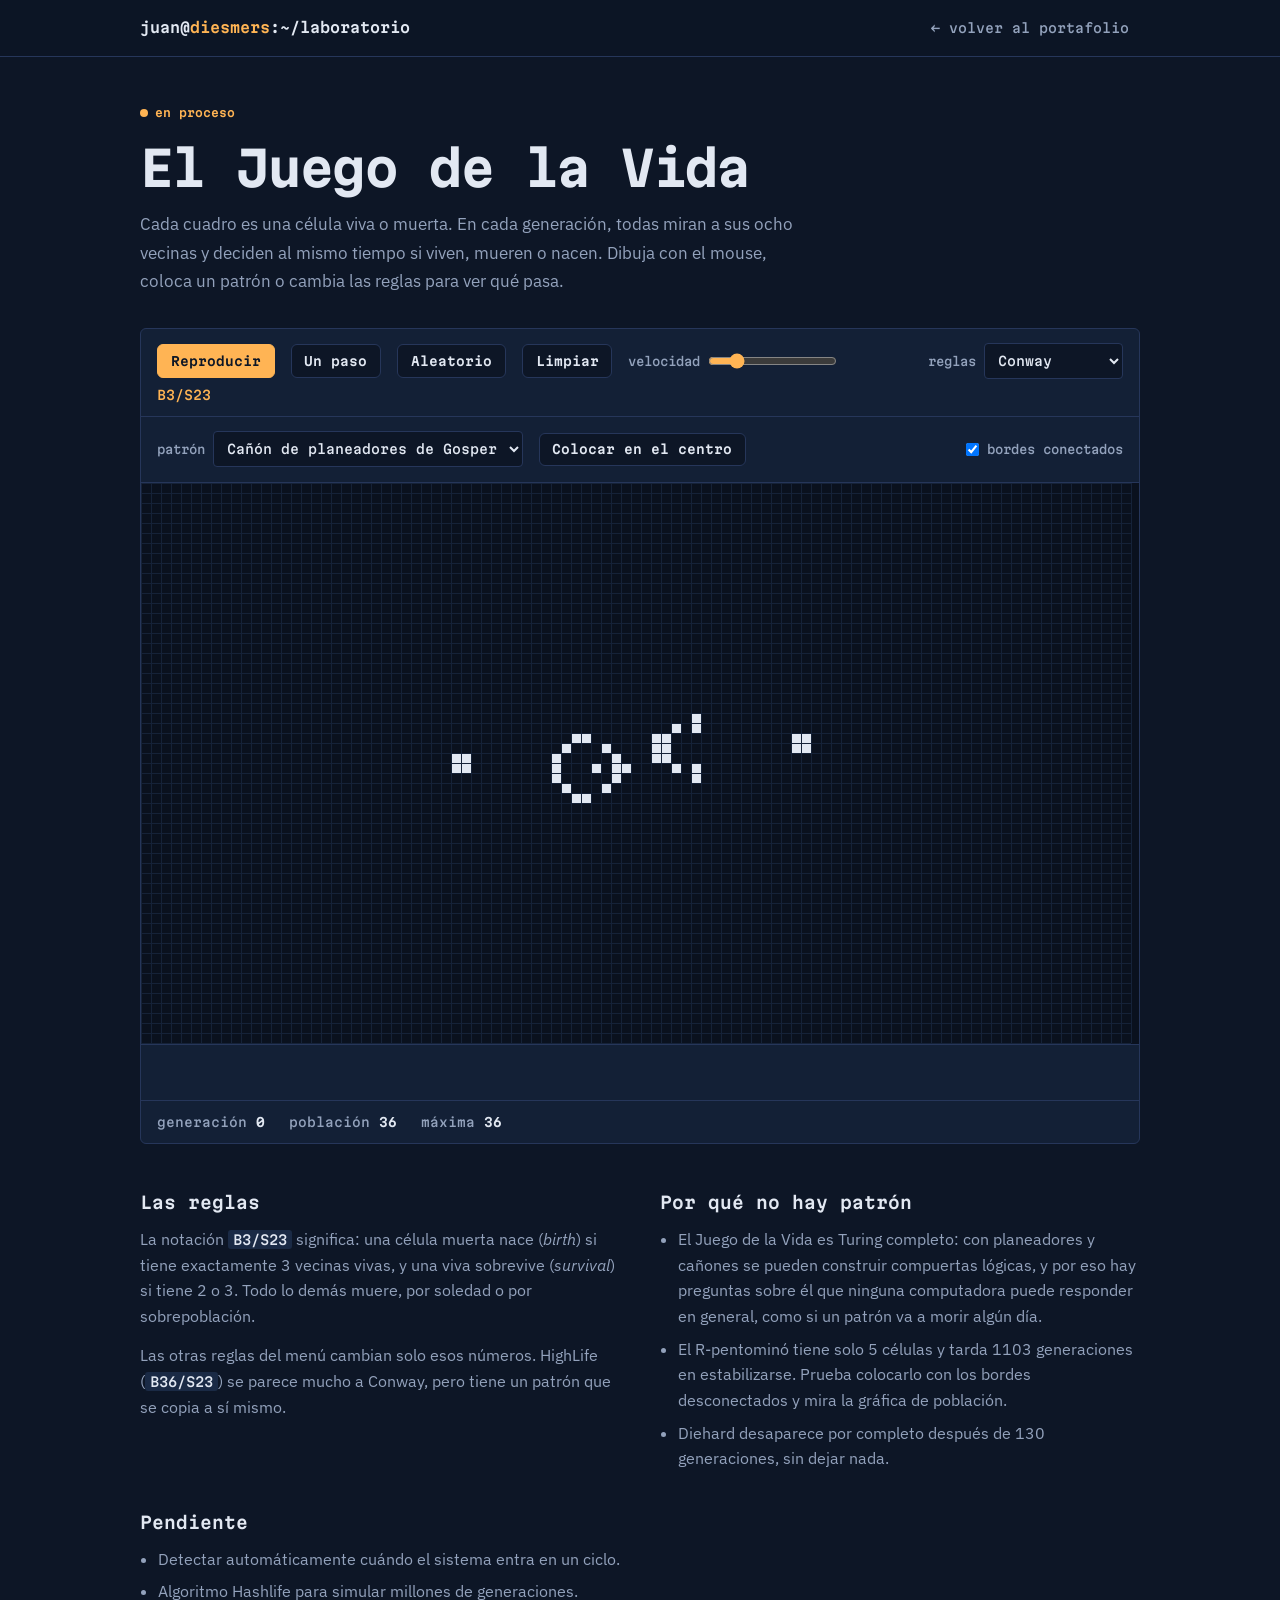
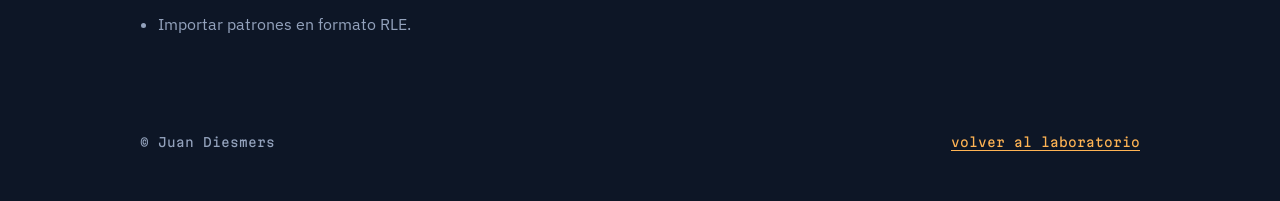
==== lab/juego-de-la-vida/index.html @ de7e0cac "New Sections" ====
<!DOCTYPE html>
<html lang="es">
<head>
  <meta charset="UTF-8">
  <meta name="viewport" content="width=device-width, initial-scale=1.0">
  <title>El Juego de la Vida | Laboratorio de Juan Diesmers</title>
  <meta name="description" content="Explorador del Juego de la Vida de Conway y variantes de sus reglas: HighLife, Seeds y Day &amp; Night. Patrones clásicos y gráfica de población.">
  <meta name="theme-color" content="#0d1626">
  <link rel="icon" type="image/x-icon" href="../../assets/images/favicon.ico">
  <link rel="preconnect" href="https://fonts.googleapis.com">
  <link rel="preconnect" href="https://fonts.gstatic.com" crossorigin>
  <link href="https://fonts.googleapis.com/css2?family=IBM+Plex+Sans:wght@400;500;600&family=Martian+Mono:wght@400;500;600;700&display=swap" rel="stylesheet">
  <link rel="stylesheet" href="../../assets/css/style.css">
  <style>
    #board { display: block; width: 100%; aspect-ratio: 16 / 9; max-height: 70vh; cursor: crosshair; touch-action: none; background: #0a111e; }
    #pop { display: block; width: 100%; height: 56px; border-top: 1px solid var(--line); }
    .rule-code { font: 500 .8rem/1 var(--mono); color: var(--amber); }
  </style>
</head>
<body class="lab-page">
  <header class="topbar">
    <div class="wrap">
      <a class="brand" href="../../">juan@<span>diesmers</span>:~/laboratorio</a>
      <a class="back" href="../../#laboratorio">← volver al portafolio</a>
    </div>
  </header>

  <main>
    <div class="wrap">
      <span class="status">en proceso</span>
      <h1>El Juego de la Vida</h1>
      <p class="lede">Cada cuadro es una célula viva o muerta. En cada generación, todas miran a sus ocho vecinas y deciden al mismo tiempo si viven, mueren o nacen. Dibuja con el mouse, coloca un patrón o cambia las reglas para ver qué pasa.</p>

      <div class="panel" style="margin-top:2rem">
        <div class="controls">
          <button class="ctl primary" id="play">Reproducir</button>
          <button class="ctl" id="step">Un paso</button>
          <button class="ctl" id="rand">Aleatorio</button>
          <button class="ctl" id="clear">Limpiar</button>
          <label>velocidad <input type="range" id="speed" min="1" max="60" value="12"></label>
          <span style="flex:1"></span>
          <label>reglas
            <select id="rule">
              <option value="B3/S23">Conway</option>
              <option value="B36/S23">HighLife</option>
              <option value="B2/S">Seeds</option>
              <option value="B3678/S34678">Day &amp; Night</option>
              <option value="B1357/S1357">Replicator</option>
            </select>
          </label>
          <span class="rule-code" id="rule-code">B3/S23</span>
        </div>
        <div class="controls">
          <label>patrón
            <select id="pattern">
              <option value="glider">Planeador</option>
              <option value="lwss">Nave ligera (LWSS)</option>
              <option value="pulsar">Púlsar</option>
              <option value="gun">Cañón de planeadores de Gosper</option>
              <option value="rpent">R-pentominó</option>
              <option value="acorn">Bellota</option>
              <option value="diehard">Diehard</option>
            </select>
          </label>
          <button class="ctl" id="place">Colocar en el centro</button>
          <span style="flex:1"></span>
          <label><input type="checkbox" id="wrap" checked> bordes conectados</label>
        </div>
        <canvas id="board" aria-label="Cuadrícula del Juego de la Vida. Haz clic para activar o desactivar células." role="img"></canvas>
        <canvas id="pop" aria-hidden="true"></canvas>
        <div class="stats">
          <span>generación <b id="s-gen">0</b></span>
          <span>población <b id="s-pop">0</b></span>
          <span>máxima <b id="s-max">0</b></span>
          <span id="s-note"></span>
        </div>
      </div>

      <div class="notes">
        <div>
          <h2>Las reglas</h2>
          <p>La notación <code>B3/S23</code> significa: una célula muerta nace (<i>birth</i>) si tiene exactamente 3 vecinas vivas, y una viva sobrevive (<i>survival</i>) si tiene 2 o 3. Todo lo demás muere, por soledad o por sobrepoblación.</p>
          <p style="margin-top:.8rem">Las otras reglas del menú cambian solo esos números. HighLife (<code>B36/S23</code>) se parece mucho a Conway, pero tiene un patrón que se copia a sí mismo.</p>
        </div>
        <div>
          <h2>Por qué no hay patrón</h2>
          <ul>
            <li>El Juego de la Vida es Turing completo: con planeadores y cañones se pueden construir compuertas lógicas, y por eso hay preguntas sobre él que ninguna computadora puede responder en general, como si un patrón va a morir algún día.</li>
            <li>El R-pentominó tiene solo 5 células y tarda 1103 generaciones en estabilizarse. Prueba colocarlo con los bordes desconectados y mira la gráfica de población.</li>
            <li>Diehard desaparece por completo después de 130 generaciones, sin dejar nada.</li>
          </ul>
        </div>
        <div>
          <h2>Pendiente</h2>
          <ul>
            <li>Detectar automáticamente cuándo el sistema entra en un ciclo.</li>
            <li>Algoritmo Hashlife para simular millones de generaciones.</li>
            <li>Importar patrones en formato RLE.</li>
          </ul>
        </div>
      </div>
    </div>
  </main>

  <footer><div class="wrap"><span>&copy; Juan Diesmers</span><a href="../../#laboratorio">volver al laboratorio</a></div></footer>

  <script>
  (function () {
    const $ = id => document.getElementById(id);
    const board = $('board'), ctx = board.getContext('2d');
    const popC = $('pop'), pctx = popC.getContext('2d');
    const CELL = 10;
    let cols, rows, grid, next, born, gen = 0, maxPop = 0, hist = [];
    let running = false, last = 0, B = new Set([3]), S = new Set([2, 3]);

    // Patrones como lista de coordenadas [x, y]
    const P = {
      glider: [[1,0],[2,1],[0,2],[1,2],[2,2]],
      lwss: [[1,0],[4,0],[0,1],[0,2],[4,2],[0,3],[1,3],[2,3],[3,3]],
      rpent: [[1,0],[2,0],[0,1],[1,1],[1,2]],
      acorn: [[1,0],[3,1],[0,2],[1,2],[4,2],[5,2],[6,2]],
      diehard: [[6,0],[0,1],[1,1],[1,2],[5,2],[6,2],[7,2]],
      gun: parse([
        '........................O...........',
        '......................O.O...........',
        '............OO......OO............OO',
        '...........O...O....OO............OO',
        'OO........O.....O...OO..............',
        'OO........O...O.OO....O.O...........',
        '..........O.....O.......O...........',
        '...........O...O....................',
        '............OO......................'
      ]),
      pulsar: (() => {
        const q = ['..OOO...OOO..', '.............', 'O....O.O....O', 'O....O.O....O', 'O....O.O....O', '..OOO...OOO..', '.............', '..OOO...OOO..', 'O....O.O....O', 'O....O.O....O', 'O....O.O....O', '.............', '..OOO...OOO..'];
        return parse(q);
      })()
    };
    function parse(lines) { const out = []; lines.forEach((l, y) => [...l].forEach((c, x) => { if (c === 'O') out.push([x, y]); })); return out; }

    function fit() {
      const r = board.getBoundingClientRect(), dpr = Math.min(devicePixelRatio || 1, 2);
      board.width = r.width * dpr; board.height = r.height * dpr; ctx.setTransform(dpr, 0, 0, dpr, 0, 0);
      const pr = popC.getBoundingClientRect();
      popC.width = pr.width * dpr; popC.height = pr.height * dpr; pctx.setTransform(dpr, 0, 0, dpr, 0, 0);
      const nc = Math.floor(r.width / CELL), nr = Math.floor(r.height / CELL);
      if (nc !== cols || nr !== rows) {
        const old = grid, oc = cols, or = rows;
        cols = nc; rows = nr;
        grid = new Uint8Array(cols * rows); next = new Uint8Array(cols * rows); born = new Uint8Array(cols * rows);
        if (old) for (let y = 0; y < Math.min(or, rows); y++) for (let x = 0; x < Math.min(oc, cols); x++) grid[y * cols + x] = old[y * oc + x];
      }
      draw();
    }

    function setRule(code) {
      const m = code.match(/B(\d*)\/S(\d*)/);
      B = new Set([...m[1]].map(Number)); S = new Set([...m[2]].map(Number));
      $('rule-code').textContent = code;
    }

    function step() {
      const wrap = $('wrap').checked;
      let pop = 0;
      for (let y = 0; y < rows; y++) for (let x = 0; x < cols; x++) {
        let n = 0;
        for (let dy = -1; dy <= 1; dy++) for (let dx = -1; dx <= 1; dx++) {
          if (!dx && !dy) continue;
          let xx = x + dx, yy = y + dy;
          if (wrap) { xx = (xx + cols) % cols; yy = (yy + rows) % rows; }
          else if (xx < 0 || yy < 0 || xx >= cols || yy >= rows) continue;
          n += grid[yy * cols + xx];
        }
        const i = y * cols + x, a = grid[i];
        const v = a ? (S.has(n) ? 1 : 0) : (B.has(n) ? 1 : 0);
        next[i] = v; born[i] = v && !a ? 1 : 0; pop += v;
      }
      [grid, next] = [next, grid];
      gen++; record(pop);
    }

    function count() { let p = 0; for (let i = 0; i < grid.length; i++) p += grid[i]; return p; }
    function record(pop) {
      hist.push(pop); if (hist.length > 600) hist.shift();
      maxPop = Math.max(maxPop, pop);
      $('s-gen').textContent = gen; $('s-pop').textContent = pop; $('s-max').textContent = maxPop;
      $('s-note').textContent = pop === 0 && gen > 0 ? 'se extinguió' : '';
    }
    function resetStats() { gen = 0; hist = []; maxPop = 0; born.fill(0); record(count()); }

    function draw() {
      const w = board.width / Math.min(devicePixelRatio || 1, 2), h = board.height / Math.min(devicePixelRatio || 1, 2);
      ctx.clearRect(0, 0, w, h);
      ctx.fillStyle = '#152238';
      for (let x = 0; x <= cols; x++) ctx.fillRect(x * CELL, 0, 1, rows * CELL);
      for (let y = 0; y <= rows; y++) ctx.fillRect(0, y * CELL, cols * CELL, 1);
      for (let y = 0; y < rows; y++) for (let x = 0; x < cols; x++) {
        const i = y * cols + x; if (!grid[i]) continue;
        ctx.fillStyle = born[i] ? '#ffb454' : '#e2e8f2';
        ctx.fillRect(x * CELL + 1, y * CELL + 1, CELL - 1, CELL - 1);
      }
      // gráfica de población
      const pw = popC.width / Math.min(devicePixelRatio || 1, 2), ph = popC.height / Math.min(devicePixelRatio || 1, 2);
      pctx.clearRect(0, 0, pw, ph);
      if (hist.length > 1) {
        const mx = Math.max(...hist, 1);
        pctx.strokeStyle = '#ffb454'; pctx.lineWidth = 1.5; pctx.beginPath();
        hist.forEach((v, k) => { const x = (k / (hist.length - 1)) * (pw - 8) + 4, y = ph - 6 - (v / mx) * (ph - 12); k ? pctx.lineTo(x, y) : pctx.moveTo(x, y); });
        pctx.stroke();
      }
    }

    function loop(t) {
      const interval = 1000 / +$('speed').value;
      if (running && t - last >= interval) { step(); draw(); last = t; }
      requestAnimationFrame(loop);
    }

    function place(name) {
      const pts = P[name], w = Math.max(...pts.map(p => p[0])) + 1, h = Math.max(...pts.map(p => p[1])) + 1;
      const ox = Math.floor((cols - w) / 2), oy = Math.floor((rows - h) / 2);
      grid.fill(0);
      pts.forEach(([x, y]) => { const xx = ox + x, yy = oy + y; if (xx >= 0 && yy >= 0 && xx < cols && yy < rows) grid[yy * cols + xx] = 1; });
      resetStats(); draw();
    }

    // dibujar con mouse / dedo
    let painting = false, paintVal = 1;
    function cellAt(e) {
      const r = board.getBoundingClientRect();
      const x = Math.floor((e.clientX - r.left) / CELL), y = Math.floor((e.clientY - r.top) / CELL);
      return x >= 0 && y >= 0 && x < cols && y < rows ? y * cols + x : -1;
    }
    board.addEventListener('pointerdown', e => {
      const i = cellAt(e); if (i < 0) return;
      painting = true; paintVal = grid[i] ? 0 : 1; grid[i] = paintVal; born[i] = 0; record(count()); draw();
      board.setPointerCapture(e.pointerId);
    });
    board.addEventListener('pointermove', e => { if (!painting) return; const i = cellAt(e); if (i >= 0 && grid[i] !== paintVal) { grid[i] = paintVal; born[i] = 0; draw(); } });
    board.addEventListener('pointerup', () => { painting = false; record(count()); });

    $('play').addEventListener('click', () => { running = !running; $('play').textContent = running ? 'Pausar' : 'Reproducir'; });
    $('step').addEventListener('click', () => { step(); draw(); });
    $('rand').addEventListener('click', () => { for (let i = 0; i < grid.length; i++) grid[i] = Math.random() < 0.25 ? 1 : 0; resetStats(); draw(); });
    $('clear').addEventListener('click', () => { grid.fill(0); resetStats(); draw(); });
    $('rule').addEventListener('change', e => setRule(e.target.value));
    $('place').addEventListener('click', () => place($('pattern').value));
    addEventListener('resize', fit);

    fit();
    $('pattern').value = 'gun';
    place('gun');
    requestAnimationFrame(loop);
  })();
  </script>
</body>
</html>
---- assets/css/style.css ----
/* ==========================================================
   Portafolio de Juan Diesmers
   Estética: terminal de fósforo ámbar sobre tinta azul.
   ========================================================== */

:root {
  --ink: #0d1626;        /* fondo */
  --ink-2: #132036;      /* superficies elevadas */
  --ink-3: #1a2a45;      /* hover / bloques de código */
  --line: #26365a;       /* bordes */
  --paper: #e2e8f2;      /* texto principal */
  --muted: #93a2bc;      /* texto secundario */
  --amber: #ffb454;      /* acento: prompts, enlaces, foco */
  --amber-dim: #ffb45433;
  --sage: #8fd19e;       /* estado: listo / publicado */
  --sky: #7cc4f5;        /* estado: en desarrollo */

  --mono: 'Martian Mono', ui-monospace, 'Cascadia Code', Consolas, monospace;
  --sans: 'IBM Plex Sans', system-ui, -apple-system, 'Segoe UI', sans-serif;

  --wrap: 1080px;
  --gutter: clamp(1.1rem, 4vw, 2.5rem);
  --radius: 6px;
}

* { box-sizing: border-box; margin: 0; padding: 0; }

html { scroll-behavior: smooth; scroll-padding-top: 4.5rem; }
@media (prefers-reduced-motion: reduce) {
  html { scroll-behavior: auto; }
  *, *::before, *::after { animation: none !important; transition: none !important; }
}

body {
  background: var(--ink);
  color: var(--paper);
  font: 400 1.0625rem/1.65 var(--sans);
  -webkit-font-smoothing: antialiased;
  overflow-x: hidden;
}

img { max-width: 100%; display: block; }
a { color: var(--amber); text-decoration-thickness: 1px; text-underline-offset: 3px; }
a:hover { text-decoration-thickness: 2px; }
:focus-visible { outline: 2px solid var(--amber); outline-offset: 3px; border-radius: 2px; }
::selection { background: var(--amber); color: var(--ink); }

.wrap { width: 100%; max-width: var(--wrap); margin: 0 auto; padding: 0 var(--gutter); }
.skip { position: absolute; left: -999px; top: 0; background: var(--amber); color: var(--ink); padding: .5rem 1rem; z-index: 100; }
.skip:focus { left: 1rem; top: 1rem; }

/* ---------- Barra superior (como pestañas de terminal) ---------- */
.topbar {
  position: sticky; top: 0; z-index: 30;
  background: color-mix(in srgb, var(--ink) 88%, transparent);
  backdrop-filter: blur(8px);
  border-bottom: 1px solid var(--line);
}
.topbar .wrap { display: flex; align-items: center; gap: 1.5rem; height: 3.5rem; }
.brand { font: 600 .9rem/1 var(--mono); color: var(--paper); text-decoration: none; white-space: nowrap; }
.brand span { color: var(--amber); }
.nav { display: flex; gap: .25rem; margin-left: auto; }
.nav a {
  font: 500 .8rem/1 var(--mono); color: var(--muted); text-decoration: none;
  padding: .55rem .7rem; border-radius: var(--radius);
}
.nav a:hover, .nav a[aria-current="true"] { color: var(--paper); background: var(--ink-2); }
.lang {
  font: 600 .75rem/1 var(--mono); background: none; color: var(--muted);
  border: 1px solid var(--line); border-radius: var(--radius); padding: .5rem .6rem; cursor: pointer;
}
.lang b { color: var(--amber); font-weight: 600; }
.menu-btn { display: none; margin-left: auto; background: none; border: 1px solid var(--line); color: var(--paper); border-radius: var(--radius); padding: .45rem .6rem; font: 600 .75rem/1 var(--mono); cursor: pointer; }

@media (max-width: 820px) {
  .menu-btn { display: block; }
  .nav {
    display: none; position: absolute; top: 3.5rem; left: 0; right: 0;
    flex-direction: column; gap: 0; background: var(--ink); border-bottom: 1px solid var(--line);
    padding: .5rem var(--gutter) 1rem; margin: 0;
  }
  .nav.open { display: flex; }
  .nav a { padding: .8rem .5rem; font-size: .9rem; }
  .lang { order: 3; }
}

/* ---------- Hero con el Juego de la Vida ---------- */
.hero { position: relative; border-bottom: 1px solid var(--line); overflow: hidden; }
.hero canvas { position: absolute; inset: 0; width: 100%; height: 100%; cursor: crosshair; }
.hero .wrap { position: relative; padding-top: clamp(4rem, 11vh, 7.5rem); padding-bottom: clamp(3.5rem, 9vh, 6rem); pointer-events: none; }
.hero .wrap > * { pointer-events: auto; }
.hero::after {
  content: ''; position: absolute; inset: 0; pointer-events: none;
  background: linear-gradient(90deg, var(--ink) 0%, color-mix(in srgb, var(--ink) 88%, transparent) 38%, color-mix(in srgb, var(--ink) 30%, transparent) 70%, transparent 100%);
}
.hero .wrap, .hero-hint { z-index: 1; }
.hero-card { max-width: 40rem; padding: 1.25rem 0; }
@media (max-width: 760px) {
  .hero::after { background: color-mix(in srgb, var(--ink) 80%, transparent); }
}
.prompt { font: 500 .85rem/1.4 var(--mono); color: var(--muted); }
.prompt .u { color: var(--sage); }
.prompt .c { color: var(--paper); }
.caret { display: inline-block; width: .55em; height: 1em; background: var(--amber); vertical-align: -.15em; margin-left: .15em; animation: blink 1.1s steps(1) infinite; }
@keyframes blink { 50% { opacity: 0; } }

.hero h1 {
  font: 700 clamp(2.3rem, 6.4vw, 4.6rem)/1.02 var(--mono);
  letter-spacing: -0.04em;
  margin: .9rem 0 1.1rem;
}
.hero .lede { font-size: clamp(1.05rem, 1.6vw, 1.25rem); line-height: 1.55; color: var(--paper); max-width: 34rem; }
.hero .lede + .lede { color: var(--muted); margin-top: .6rem; font-size: 1rem; }
.actions { display: flex; flex-wrap: wrap; gap: .75rem; margin-top: 1.8rem; }
.btn {
  display: inline-flex; align-items: center; gap: .5rem;
  font: 600 .85rem/1 var(--mono); text-decoration: none;
  padding: .85rem 1.1rem; border-radius: var(--radius);
  border: 1px solid var(--line); color: var(--paper); background: var(--ink-2);
}
.btn:hover { border-color: var(--muted); }
.btn.primary { background: var(--amber); color: var(--ink); border-color: var(--amber); }
.btn.primary:hover { background: #ffc677; }
.hero-hint {
  position: absolute; right: var(--gutter); bottom: 1rem;
  font: 400 .72rem/1.4 var(--mono); color: var(--muted); text-align: right;
  display: flex; gap: .5rem; align-items: center;
  background: var(--ink); padding: .35rem .5rem; border: 1px solid var(--line); border-radius: var(--radius);
}
.hero-hint button { font: inherit; color: var(--amber); background: none; border: 1px solid var(--line); border-radius: 4px; padding: .3rem .5rem; cursor: pointer; }
@media (max-width: 640px) { .hero-hint { position: relative; right: auto; bottom: auto; margin: 0 var(--gutter) 1rem; justify-content: space-between; text-align: left; } }

/* ---------- Secciones ---------- */
.section { padding: clamp(3.5rem, 8vw, 6rem) 0; border-bottom: 1px solid var(--line); }
.section-head { margin-bottom: 2.25rem; max-width: 44rem; }
.section-head .prompt { margin-bottom: .6rem; }
.section-head h2 { font: 700 clamp(1.6rem, 3.2vw, 2.25rem)/1.15 var(--mono); letter-spacing: -0.03em; }
.section-head p { color: var(--muted); margin-top: .8rem; }

/* ---------- Proyectos: filas tipo `ls -l` ---------- */
.rows { border-top: 1px solid var(--line); }
.row { border-bottom: 1px solid var(--line); }
.row-main {
  display: grid; grid-template-columns: minmax(0, 1fr) auto; gap: .5rem 2rem;
  padding: 1.4rem 0; align-items: start;
}
.row h3 { font: 600 1.02rem/1.35 var(--mono); letter-spacing: -0.01em; word-break: break-word; }
.row p { color: var(--muted); margin-top: .35rem; max-width: 42rem; }
.tags { display: flex; flex-wrap: wrap; gap: .4rem; margin-top: .75rem; }
.tag { font: 500 .7rem/1 var(--mono); color: var(--paper); background: var(--ink-2); border: 1px solid var(--line); padding: .35rem .5rem; border-radius: 4px; }
.row-actions { display: flex; gap: .5rem; align-items: center; white-space: nowrap; }
.link-btn {
  font: 600 .78rem/1 var(--mono); color: var(--amber); background: none;
  border: 1px solid var(--line); border-radius: var(--radius); padding: .6rem .75rem;
  cursor: pointer; text-decoration: none;
}
.link-btn:hover { border-color: var(--amber); }
.link-btn[aria-expanded="true"] { background: var(--amber); color: var(--ink); border-color: var(--amber); }
.link-btn .chev { display: inline-block; transition: transform .2s; }
.link-btn[aria-expanded="true"] .chev { transform: rotate(180deg); }
@media (max-width: 640px) {
  .row-main { grid-template-columns: 1fr; }
}

.detail { display: grid; grid-template-rows: 0fr; transition: grid-template-rows .3s ease; }
.detail.open { grid-template-rows: 1fr; }
.detail > div { overflow: hidden; }
.detail-inner { padding: 0 0 2rem; }
.detail-inner .summary { max-width: 44rem; margin-bottom: 1.5rem; }
.snippet { margin-top: 1.5rem; }
.snippet h4 { font: 600 .85rem/1.4 var(--mono); color: var(--amber); margin-bottom: .6rem; }
.snippet pre {
  background: #0a111e; border: 1px solid var(--line); border-radius: var(--radius);
  padding: 1rem 1.1rem; overflow-x: auto; font: 400 .8rem/1.6 var(--mono); color: var(--paper);
  max-height: 26rem;
}
.snippet p { color: var(--muted); margin-top: .6rem; max-width: 44rem; font-size: .98rem; }

/* highlight.js con la paleta del sitio */
.hljs { background: transparent; color: var(--paper); }
.hljs-keyword, .hljs-built_in, .hljs-type { color: #ff9e64; }
.hljs-string, .hljs-char { color: var(--sage); }
.hljs-number, .hljs-literal { color: #f7c873; }
.hljs-comment { color: #6b7a96; font-style: italic; }
.hljs-title, .hljs-title.function_ { color: var(--sky); }
.hljs-meta { color: #c099ff; }

/* ---------- Guías de estudio ---------- */
.course + .course { margin-top: 3rem; }
.course-name { font: 600 .85rem/1.4 var(--mono); color: var(--muted); margin-bottom: 1rem; }
.course-name b { color: var(--paper); font-weight: 600; }
.guides { display: grid; grid-template-columns: repeat(auto-fit, minmax(min(100%, 22rem), 1fr)); gap: 1rem; }
.guide {
  display: flex; flex-direction: column;
  background: var(--ink-2); border: 1px solid var(--line); border-radius: var(--radius);
  padding: 1.4rem 1.4rem 1.25rem; text-decoration: none; color: inherit; position: relative;
}
.guide:hover { border-color: var(--amber); }
.guide:hover .open { text-decoration: underline; }
.guide h3 { font: 600 1.1rem/1.3 var(--mono); letter-spacing: -0.02em; color: var(--paper); }
.guide p { color: var(--muted); margin-top: .5rem; font-size: .98rem; }
.guide ul { list-style: none; margin: 1rem 0 1.25rem; display: flex; flex-wrap: wrap; gap: .4rem; }
.guide li { font: 500 .7rem/1 var(--mono); color: var(--paper); border: 1px solid var(--line); padding: .35rem .5rem; border-radius: 4px; }
.guide .open { margin-top: auto; font: 600 .8rem/1 var(--mono); color: var(--amber); }

/* ---------- Laboratorio ---------- */
.lab { display: grid; grid-template-columns: repeat(2, minmax(0, 1fr)); gap: 1rem; }
@media (max-width: 760px) { .lab { grid-template-columns: 1fr; } }
.exp {
  display: flex; flex-direction: column; border: 1px solid var(--line); border-radius: var(--radius);
  padding: 1.4rem; background: linear-gradient(var(--ink-2), var(--ink-2)) padding-box;
}
.exp.big { grid-column: 1 / -1; display: grid; grid-template-columns: minmax(0, 1.2fr) minmax(0, 1fr); gap: 1.5rem 2.5rem; }
@media (max-width: 760px) { .exp.big { grid-template-columns: 1fr; } }
.status { font: 600 .7rem/1 var(--mono); display: inline-flex; align-items: center; gap: .45rem; color: var(--amber); margin-bottom: .9rem; }
.status::before { content: ''; width: .5rem; height: .5rem; border-radius: 50%; background: currentColor; }
.status.dev { color: var(--sky); }
.status.done { color: var(--sage); }
.exp h3 { font: 600 1.15rem/1.3 var(--mono); letter-spacing: -0.02em; }
.exp p { color: var(--muted); margin-top: .5rem; font-size: .98rem; }
.exp .q { color: var(--paper); border-left: 2px solid var(--amber); padding-left: .8rem; margin-top: 1rem; font-size: .98rem; }
.exp .tags { margin-top: 1rem; }
.exp .foot { margin-top: auto; padding-top: 1.25rem; display: flex; gap: .5rem; flex-wrap: wrap; }
.checklist { list-style: none; font-size: .95rem; }
.checklist li { padding: .45rem 0; border-bottom: 1px dashed var(--line); color: var(--muted); display: flex; gap: .7rem; }
.checklist li::before { flex: none; white-space: pre; content: '[ ]'; font: 500 .78rem/1.9 var(--mono); color: var(--muted); }
.checklist li.ok { color: var(--paper); }
.checklist li.ok::before { content: '[x]'; color: var(--sage); }
.checklist-title { font: 600 .8rem/1.4 var(--mono); color: var(--muted); margin-bottom: .4rem; }

/* ---------- Hoja de vida ---------- */
.cv { display: grid; grid-template-columns: minmax(0, 1.4fr) minmax(0, 1fr); gap: 3rem; }
@media (max-width: 820px) { .cv { grid-template-columns: 1fr; gap: 2.5rem; } }
.cv h3 { font: 600 .85rem/1.4 var(--mono); color: var(--muted); margin-bottom: 1rem; }
.cv .about { font-size: 1.1rem; max-width: 38rem; margin-bottom: 2.5rem; }
.timeline { list-style: none; border-left: 1px solid var(--line); }
.timeline li { position: relative; padding: 0 0 1.75rem 1.4rem; }
.timeline li::before { content: ''; position: absolute; left: -5px; top: .5rem; width: 9px; height: 9px; background: var(--ink); border: 2px solid var(--amber); border-radius: 50%; }
.timeline h4 { font: 600 .98rem/1.4 var(--mono); }
.timeline .when { font: 500 .75rem/1.4 var(--mono); color: var(--amber); display: block; margin-top: .2rem; }
.timeline p { color: var(--muted); margin-top: .35rem; font-size: .98rem; }

.bars { list-style: none; font: 500 .8rem/1 var(--mono); }
.bars li { display: grid; grid-template-columns: 6.5rem 1fr 2.8rem; align-items: center; gap: .75rem; padding: .45rem 0; }
.bars .track { height: .55rem; background: var(--ink-3); border-radius: 2px; overflow: hidden; }
.bars .fill { height: 100%; background: var(--amber); }
.bars .pct { color: var(--muted); text-align: right; }
.stack { display: flex; flex-wrap: wrap; gap: .4rem; }
.cv-block + .cv-block { margin-top: 2.5rem; }
.edu h4 { font: 600 .98rem/1.4 var(--mono); }
.edu p { color: var(--muted); font-size: .98rem; }

/* ---------- Contacto ---------- */
.contact { display: grid; grid-template-columns: repeat(auto-fit, minmax(min(100%, 15rem), 1fr)); gap: 1rem; }
.contact a {
  display: block; border: 1px solid var(--line); border-radius: var(--radius); padding: 1.25rem 1.3rem;
  text-decoration: none; color: var(--paper); background: var(--ink-2);
}
.contact a:hover { border-color: var(--amber); }
.contact .k { font: 500 .75rem/1 var(--mono); color: var(--muted); display: block; margin-bottom: .55rem; }
.contact .v { font: 600 .95rem/1.3 var(--mono); color: var(--amber); word-break: break-all; }

footer { padding: 2rem 0 3rem; color: var(--muted); font: 400 .78rem/1.6 var(--mono); }
footer .wrap { display: flex; flex-wrap: wrap; justify-content: space-between; gap: 1rem; }

/* ---------- Páginas del laboratorio ---------- */
.lab-page main { padding: 2.5rem 0 4rem; }
.lab-page h1 { font: 700 clamp(1.8rem, 4.4vw, 3rem)/1.08 var(--mono); letter-spacing: -0.04em; margin: .6rem 0 1rem; }
.lab-page .lede { color: var(--muted); max-width: 42rem; font-size: 1.08rem; }
.panel { background: var(--ink-2); border: 1px solid var(--line); border-radius: var(--radius); }
.controls { display: flex; flex-wrap: wrap; gap: .6rem 1rem; align-items: center; padding: .9rem 1rem; border-bottom: 1px solid var(--line); }
.controls label { font: 500 .75rem/1 var(--mono); color: var(--muted); display: inline-flex; align-items: center; gap: .5rem; }
.controls select, .controls input[type="range"] { accent-color: var(--amber); }
.controls select {
  font: 500 .8rem/1 var(--mono); background: var(--ink); color: var(--paper);
  border: 1px solid var(--line); border-radius: 4px; padding: .5rem .55rem;
}
.ctl {
  font: 600 .78rem/1 var(--mono); background: var(--ink); color: var(--paper);
  border: 1px solid var(--line); border-radius: var(--radius); padding: .6rem .8rem; cursor: pointer;
}
.ctl:hover { border-color: var(--muted); }
.ctl.primary { background: var(--amber); color: var(--ink); border-color: var(--amber); }
.ctl:disabled { opacity: .45; cursor: not-allowed; }
.stats { display: flex; flex-wrap: wrap; gap: 1.5rem; padding: .8rem 1rem; border-top: 1px solid var(--line); font: 500 .78rem/1.3 var(--mono); color: var(--muted); }
.stats b { color: var(--paper); font-weight: 600; }
.notes { display: grid; grid-template-columns: repeat(auto-fit, minmax(min(100%, 20rem), 1fr)); gap: 2.5rem; margin-top: 3rem; }
.notes h2 { font: 600 1.05rem/1.3 var(--mono); margin-bottom: .8rem; }
.notes p, .notes li { color: var(--muted); font-size: .98rem; }
.notes ul { padding-left: 1.1rem; }
.notes li + li { margin-top: .4rem; }
.notes code { font: 500 .85em var(--mono); color: var(--paper); background: var(--ink-3); padding: .1rem .3rem; border-radius: 3px; }
table.cx { width: 100%; border-collapse: collapse; font: 500 .78rem/1.4 var(--mono); }
table.cx th, table.cx td { text-align: left; padding: .55rem .5rem; border-bottom: 1px solid var(--line); }
table.cx th { color: var(--muted); font-weight: 500; }
table.cx td:first-child { color: var(--paper); }
table.cx td { color: var(--muted); }

/* barra superior simple de las páginas internas */
.topbar .back { font: 500 .8rem/1 var(--mono); color: var(--muted); text-decoration: none; margin-left: auto; padding: .55rem .7rem; border-radius: var(--radius); }
.topbar .back:hover { color: var(--paper); background: var(--ink-2); }
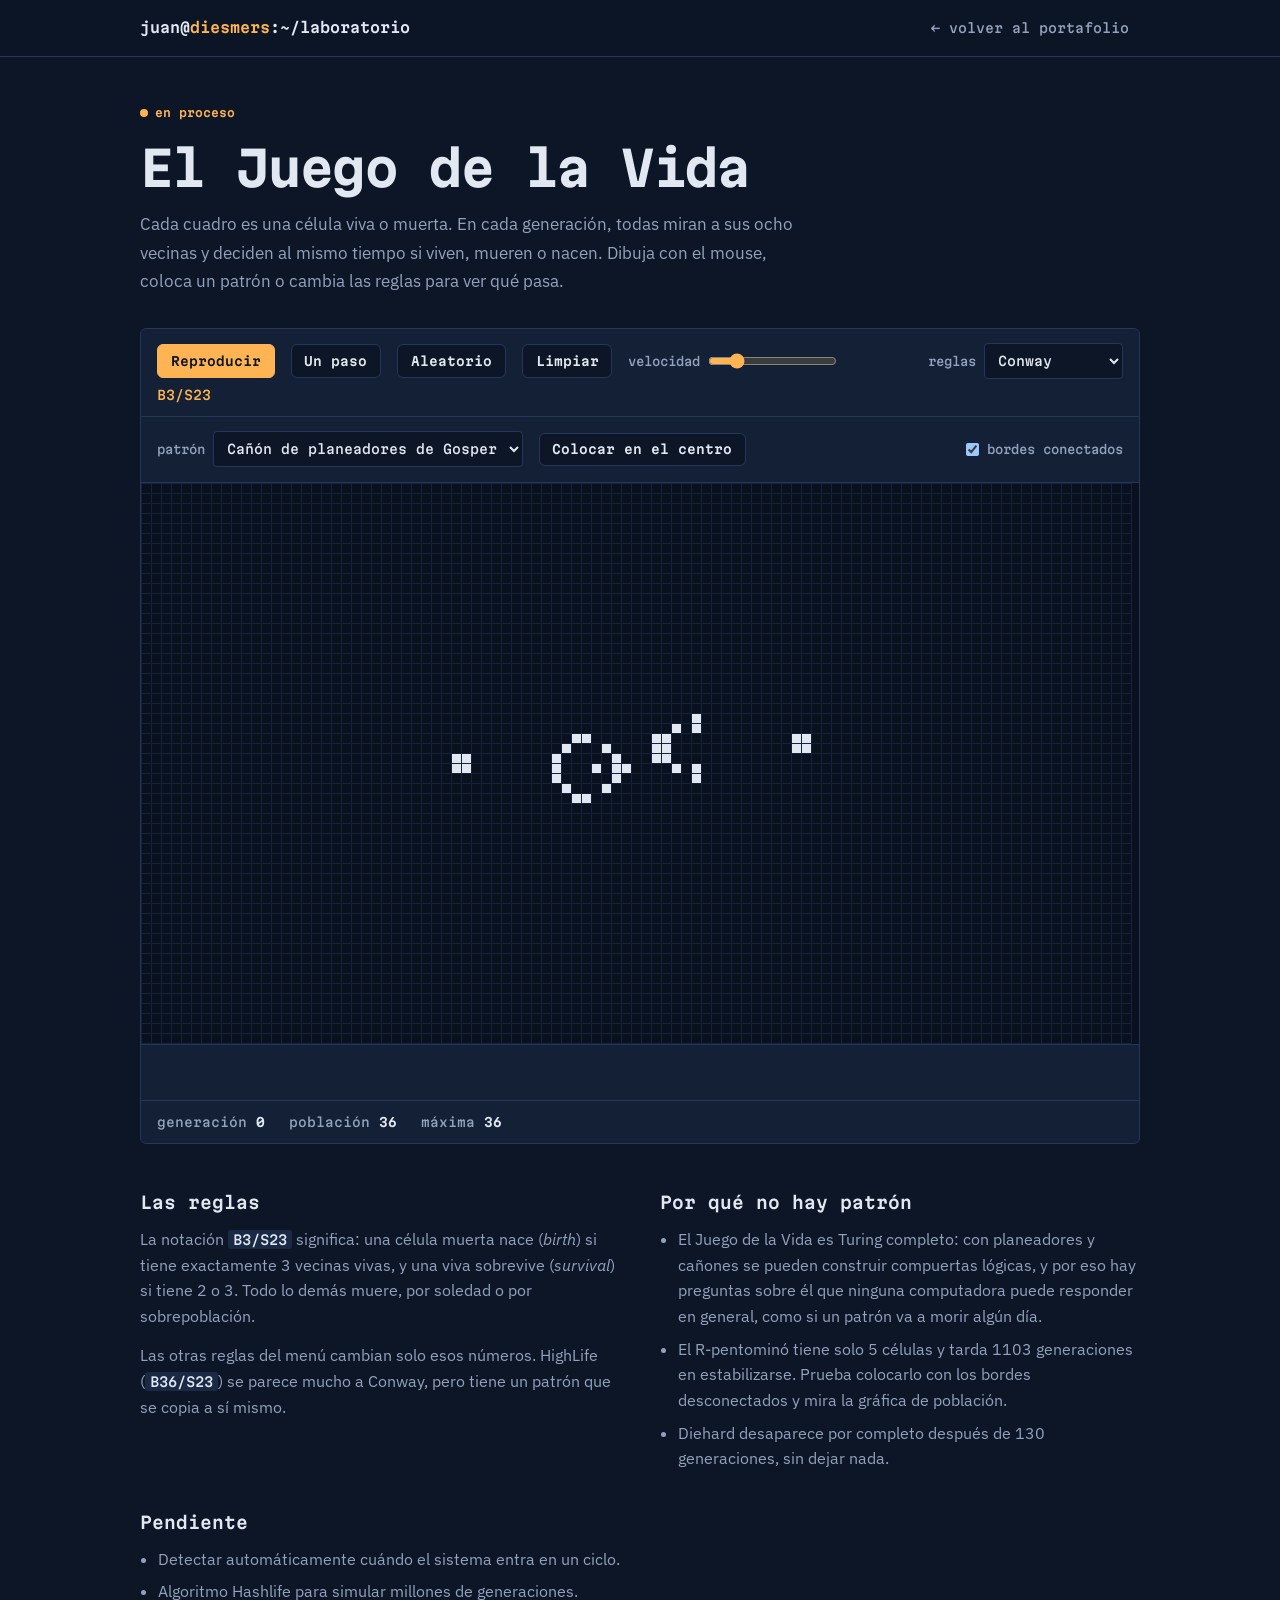
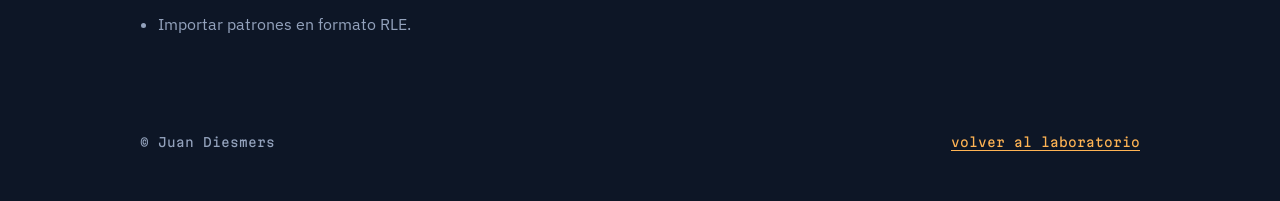
==== commit ffdec926: "Adapt" ====
--- a/lab/juego-de-la-vida/index.html
+++ b/lab/juego-de-la-vida/index.html
@@ -10,7 +10,7 @@
   <link rel="preconnect" href="https://fonts.googleapis.com">
   <link rel="preconnect" href="https://fonts.gstatic.com" crossorigin>
   <link href="https://fonts.googleapis.com/css2?family=IBM+Plex+Sans:wght@400;500;600&family=Martian+Mono:wght@400;500;600;700&display=swap" rel="stylesheet">
-  <link rel="stylesheet" href="../../assets/css/style.css">
+  <link rel="stylesheet" href="../../assets/css/style.css?v=3">
   <style>
     #board { display: block; width: 100%; aspect-ratio: 16 / 9; max-height: 70vh; cursor: crosshair; touch-action: none; background: #0a111e; }
     #pop { display: block; width: 100%; height: 56px; border-top: 1px solid var(--line); }
--- a/assets/css/style.css
+++ b/assets/css/style.css
@@ -4,6 +4,7 @@
    ========================================================== */
 
 :root {
+  color-scheme: dark;
   --ink: #0d1626;        /* fondo */
   --ink-2: #132036;      /* superficies elevadas */
   --ink-3: #1a2a45;      /* hover / bloques de código */
@@ -299,3 +300,51 @@
 /* barra superior simple de las páginas internas */
 .topbar .back { font: 500 .8rem/1 var(--mono); color: var(--muted); text-decoration: none; margin-left: auto; padding: .55rem .7rem; border-radius: var(--radius); }
 .topbar .back:hover { color: var(--paper); background: var(--ink-2); }
+
+/* ==========================================================
+   Demos interactivas dentro del detalle de cada proyecto
+   ========================================================== */
+.demo { margin: .5rem 0 2.5rem; border: 1px solid var(--line); border-radius: var(--radius); background: var(--ink-2); }
+.demo-head { display: flex; flex-wrap: wrap; align-items: center; gap: .75rem 1.25rem; padding: .9rem 1rem; border-bottom: 1px solid var(--line); }
+.demo-head h4 { font: 600 .85rem/1.3 var(--mono); color: var(--amber); }
+.demo-tabs { display: flex; flex-wrap: wrap; gap: .35rem; margin-left: auto; }
+.demo-tabs button {
+  font: 500 .75rem/1 var(--mono); color: var(--muted); background: none;
+  border: 1px solid var(--line); border-radius: 4px; padding: .5rem .65rem; cursor: pointer;
+}
+.demo-tabs button[aria-selected="true"] { color: var(--ink); background: var(--paper); border-color: var(--paper); }
+.demo-body { padding: 1rem; }
+.demo-body > p.hint { color: var(--muted); font-size: .95rem; margin-bottom: 1rem; max-width: 46rem; }
+.demo-loading { padding: 1.5rem 1rem; color: var(--muted); font: 400 .8rem/1.5 var(--mono); }
+.demo-split { display: grid; grid-template-columns: minmax(0, 1.35fr) minmax(0, 1fr); gap: 1rem; align-items: start; }
+@media (max-width: 820px) { .demo-split { grid-template-columns: 1fr; } }
+.demo-row { display: flex; flex-wrap: wrap; gap: .5rem; align-items: center; margin-bottom: .75rem; }
+.demo input[type="text"], .demo input[type="number"], .demo input[type="email"], .demo input[type="date"], .demo select {
+  font: 500 .85rem/1.2 var(--mono); background: var(--ink); color: var(--paper);
+  border: 1px solid var(--line); border-radius: 4px; padding: .55rem .65rem; min-width: 0;
+}
+.demo input:focus, .demo select:focus { border-color: var(--amber); outline: none; }
+.demo input[type="range"] { accent-color: var(--amber); }
+.demo label.f { display: grid; gap: .3rem; font: 500 .72rem/1.2 var(--mono); color: var(--muted); }
+.demo .out {
+  background: #0a111e; border: 1px solid var(--line); border-radius: var(--radius);
+  font: 400 .78rem/1.6 var(--mono); color: var(--paper); padding: .8rem .9rem;
+  max-height: 18rem; overflow: auto; white-space: pre-wrap; word-break: break-word;
+}
+.demo .out .dim { color: var(--muted); }
+.demo .out .ok { color: var(--sage); }
+.demo .out .bad { color: #ff8f8f; }
+.demo .out .am { color: var(--amber); }
+.demo .out .sk { color: var(--sky); }
+.demo .kv { display: flex; flex-wrap: wrap; gap: .4rem 1.25rem; font: 500 .78rem/1.4 var(--mono); color: var(--muted); margin: .5rem 0; }
+.demo .kv b { color: var(--paper); font-weight: 600; }
+.demo svg { display: block; width: 100%; height: auto; }
+.demo .chips { display: flex; flex-wrap: wrap; gap: .35rem; }
+.demo .chip {
+  font: 500 .75rem/1 var(--mono); color: var(--paper); background: var(--ink); border: 1px solid var(--line);
+  border-radius: 4px; padding: .4rem .5rem; cursor: pointer;
+}
+.demo .chip:hover { border-color: var(--amber); }
+.demo .chip small { color: var(--amber); margin-left: .35rem; }
+.demo-sub { font: 600 .75rem/1.3 var(--mono); color: var(--muted); margin: 1rem 0 .5rem; }
+.how-title { font: 600 .85rem/1.4 var(--mono); color: var(--muted); margin: 2rem 0 .25rem; }
